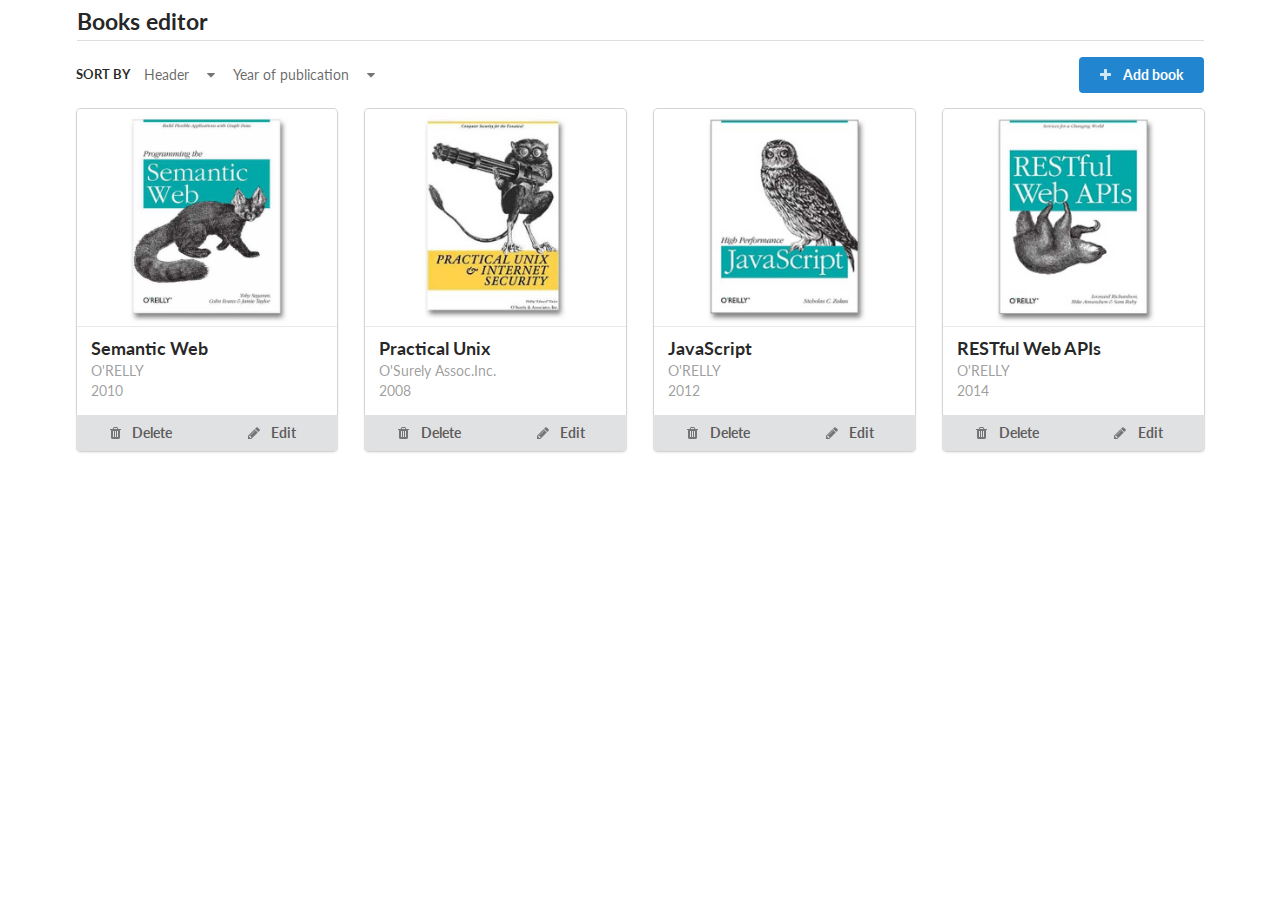
==== index.html @ b6c97d35 "MVP, list of books, storage data provider" ====
<!doctype html>
<html lang="" ng-app="booksApp">

<head>
	<meta charset="utf-8">
	<meta http-equiv="x-ua-compatible" content="ie=edge">
	<title>Corporate book library SPA</title>
	<meta name="description" content="">
	<meta name="viewport" content="width=device-width, initial-scale=1">

	<link rel="stylesheet" type="text/css" href="css/libs/semantic.min.css">
	<link rel="stylesheet" type="text/css" href="css/site.css">
	<script src="js/libs/angular.min.js"></script>
	<script src="js/libs/angular-route.min.js"></script>
	<script src="js/app/booksApp.js"></script>
	<script src="js/app/controllers/booksControllers.js"></script>
	<script src="js/app/services/booksServices.js"></script>

	<script src="https://ajax.googleapis.com/ajax/libs/jquery/3.1.1/jquery.min.js"></script>
	<script src="css/libs/semantic.min.js"></script>
</head>

<body>
	<div class="ui container">
		<div class="ui dividing main header">
			<a href="#/" class="ui header">Books editor</a>
		</div>
		<div ng-view></div>
	</div>
</body>

</html>
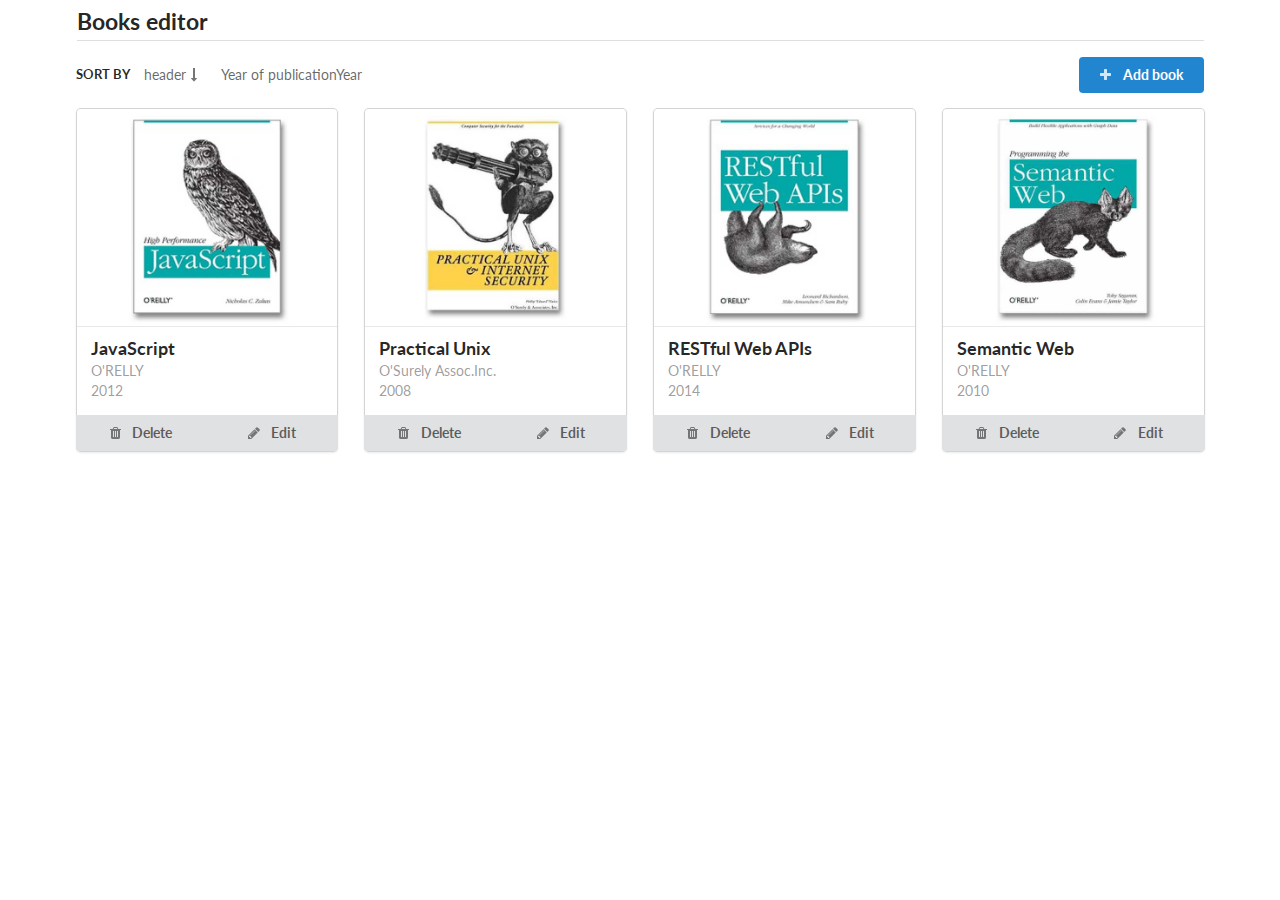
==== commit 4021cd7f: "add book image" ====
--- a/index.html
+++ b/index.html
@@ -15,6 +15,7 @@
 	<script src="js/app/booksApp.js"></script>
 	<script src="js/app/controllers/booksControllers.js"></script>
 	<script src="js/app/services/booksServices.js"></script>
+	<script src="js/app/directives/fileOnChange.js"></script>
 
 	<script src="https://ajax.googleapis.com/ajax/libs/jquery/3.1.1/jquery.min.js"></script>
 	<script src="css/libs/semantic.min.js"></script>
--- a/css/site.css
+++ b/css/site.css
@@ -1,3 +1,7 @@
 .main.ui.header{
     padding-top: 10px;
+}
+
+.no-margin{
+    margin: 0;
 }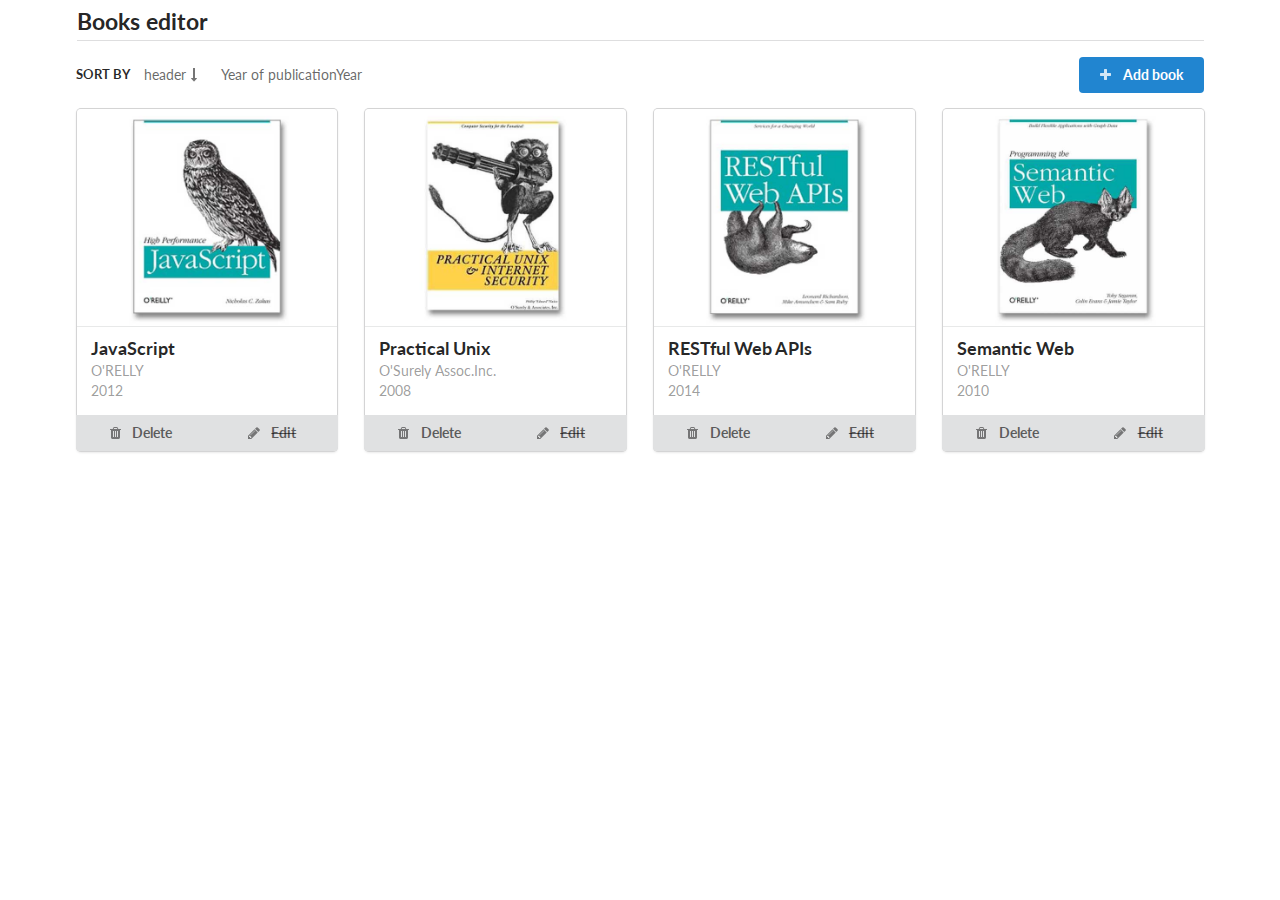
==== commit ce7731f0: "Update index.html" ====
--- a/index.html
+++ b/index.html
@@ -28,6 +28,7 @@
 		</div>
 		<div ng-view></div>
 	</div>
+	<script type="text/javascript"> (function (d, w, c) { (w[c] = w[c] || []).push(function() { try { w.yaCounter40461610 = new Ya.Metrika({ id:40461610, clickmap:true, trackLinks:true, accurateTrackBounce:true, webvisor:true, trackHash:true, params: { MV: true } }); } catch(e) { } }); var n = d.getElementsByTagName("script")[0], s = d.createElement("script"), f = function () { n.parentNode.insertBefore(s, n); }; s.type = "text/javascript"; s.async = true; s.src = "https://mc.yandex.ru/metrika/watch.js"; if (w.opera == "[object Opera]") { d.addEventListener("DOMContentLoaded", f, false); } else { f(); } })(document, window, "yandex_metrika_callbacks"); </script> <noscript><div><img src="https://mc.yandex.ru/watch/40461610" style="position:absolute; left:-9999px;" alt="" /></div></noscript>
 </body>
 
-</html>+</html>
